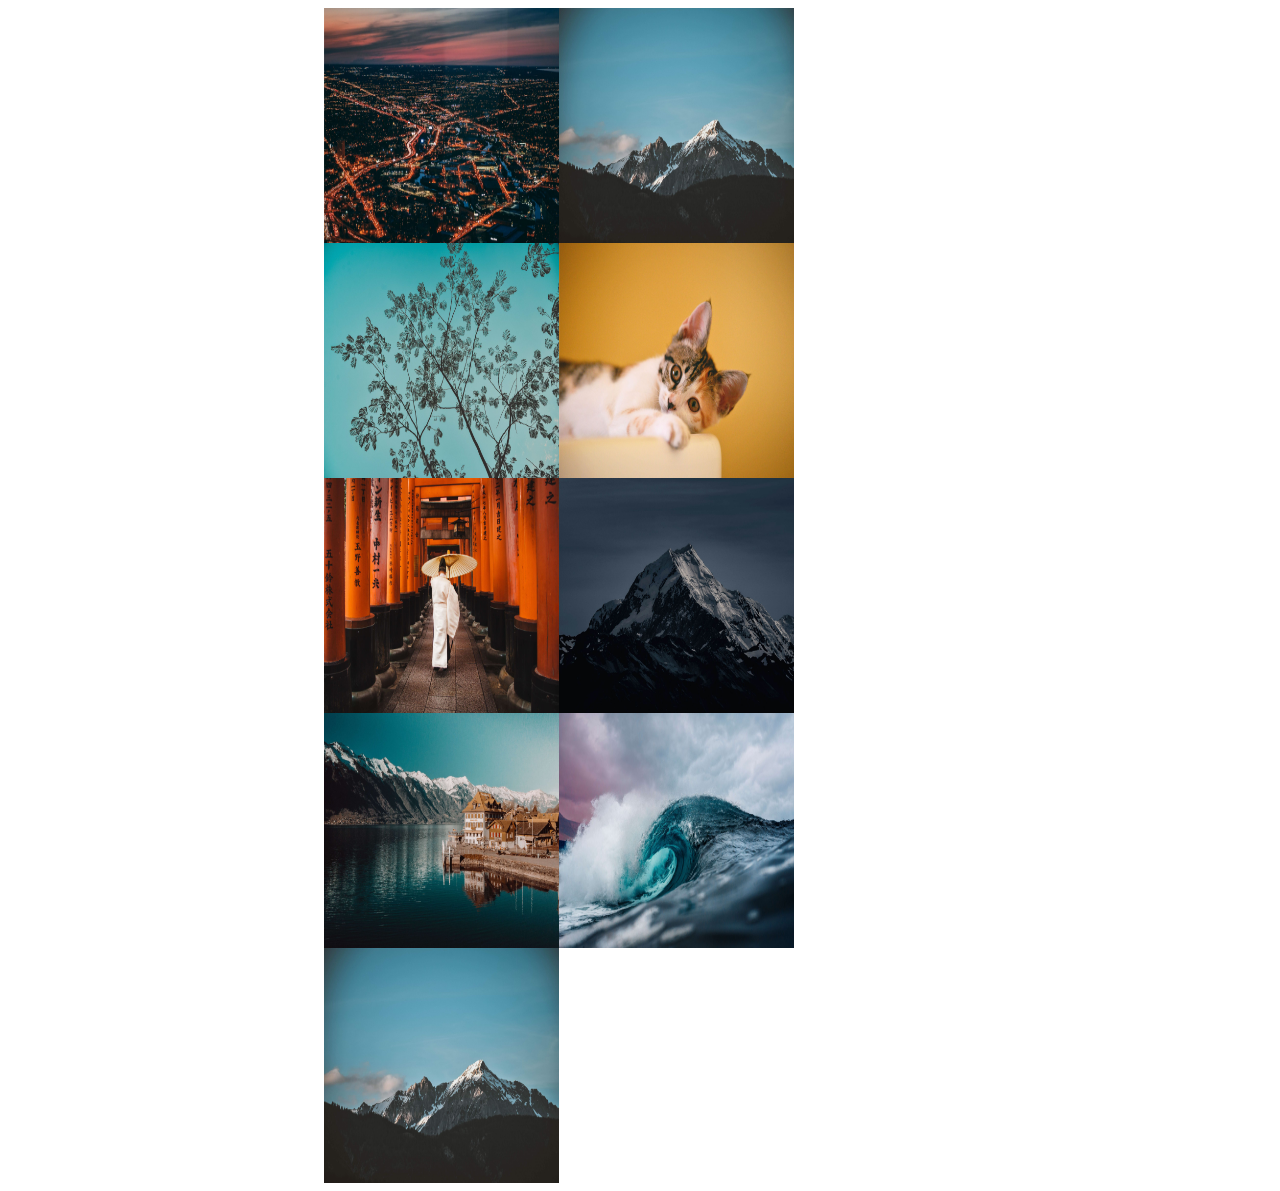
==== float.html @ f95def79 "Gallery using Float" ====
<!DOCTYPE html>
<html lang="en">
<head>
    <meta charset="UTF-8">
    <meta name="viewport" content="width=device-width, initial-scale=1.0">
    <title>Float exmaple</title>
    <script src="src/js/index.js"></script>
    <link rel="stylesheet" href="src/css/float.css">
</head>
<body>
    <div id='gallery-app'>
    </div>
</body>
</html>
---- src/css/float.css ----
#gallery-app{
  width: 100%;
}

.gallery{
  width: 50%;
  margin: auto;
  overflow: auto;
}

.image-container{
  float: left;
  width: 235px;
  height: 235px;
}

.image{
  width: 100%;
  height: 100%;
}

/* Responsive Design starts here */

@media only screen and (max-width: 768px) {
  .gallery {
    width: 100%;
    margin: 0;
  }
  .image-container{
    display: block;
    width: 100%;
  }
}
@media only screen and (max-width: 480px) {
  .image {
    width: 100%;
  }
}
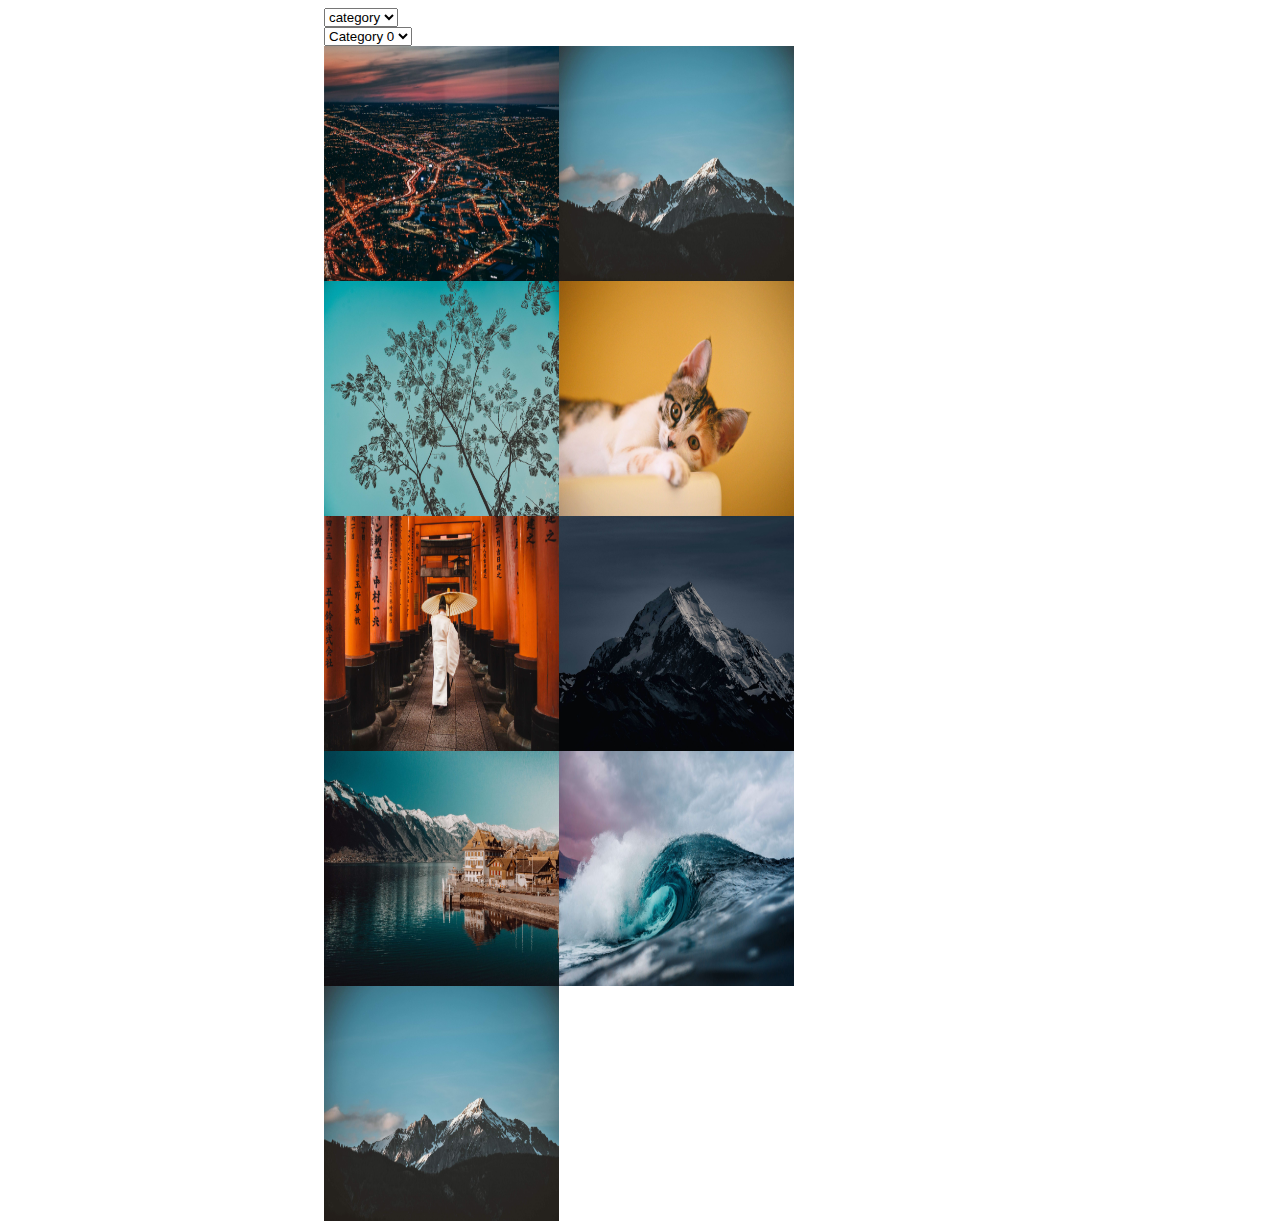
==== commit b816a923: "Task 3 (#2)" ====
--- a/float.html
+++ b/float.html
@@ -5,10 +5,11 @@
     <meta name="viewport" content="width=device-width, initial-scale=1.0">
     <title>Float exmaple</title>
     <script src="src/js/index.js"></script>
+
+    <link rel="stylesheet" href="src/css/base.css">
     <link rel="stylesheet" href="src/css/float.css">
 </head>
 <body>
-    <div id='gallery-app'>
-    </div>
+    <div id='gallery-app'></div>
 </body>
 </html>--- a/src/css/base.css
+++ b/src/css/base.css
@@ -0,0 +1,33 @@
+.image-container{
+  cursor: pointer;
+}
+
+.image-overlay{
+  width: 100%;
+  height: 50%;
+  position: absolute;
+  bottom: 0;
+  background-color: red;
+  opacity: 0.8;
+  display: none;
+}
+
+.image-overlay p{
+  color: white;
+}
+
+.image-container:hover .image-overlay{
+  background-color: grey;
+  display: block;
+}
+
+.overlay-content{
+  margin: 5px;
+}
+
+.clicked-at,
+.clicked-by,
+.clicked-on,
+.clicked-category{
+  font-size: 12px;
+}--- a/src/css/float.css
+++ b/src/css/float.css
@@ -12,6 +12,7 @@
   float: left;
   width: 235px;
   height: 235px;
+  position: relative;
 }
 
 .image{
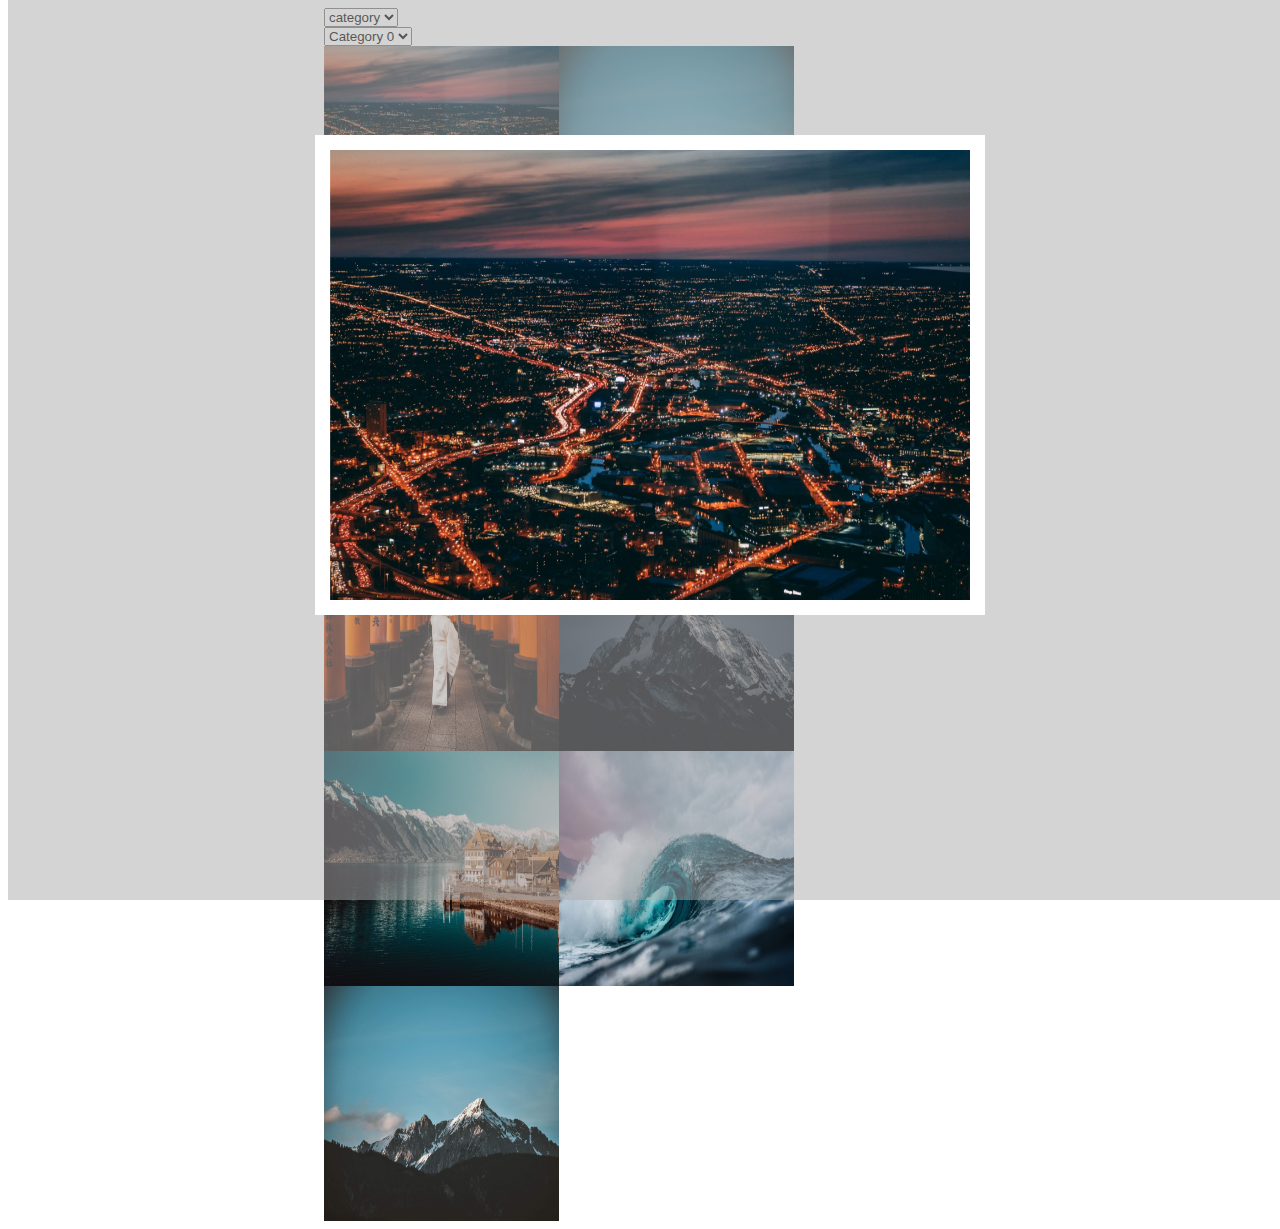
==== commit 1fe196b0: "Created modal.css" ====
--- a/float.html
+++ b/float.html
@@ -8,6 +8,7 @@
 
     <link rel="stylesheet" href="src/css/base.css">
     <link rel="stylesheet" href="src/css/float.css">
+    <link rel="stylesheet" href="src/css/modal.css">
 </head>
 <body>
     <div id='gallery-app'></div>
--- a/src/css/modal.css
+++ b/src/css/modal.css
@@ -0,0 +1,30 @@
+.modal-container{
+  width: 100%;
+  height: 100%;
+  position: absolute;
+  top: 0;
+  bottom: 0;
+}
+
+.modal-overlay{
+  width: 100%;
+  height: 100%;
+  background-color: darkgray;
+  opacity:0.5;
+}
+
+.modal{
+  width: 50%;
+  height: 50%;
+  position: absolute;
+  top: 15%;
+  left: 24%;
+  background-color: white;
+  opacity: 1;
+  border: 15px solid white;
+}
+
+.modal-image{
+  width:100%;
+  height: 100%;
+}